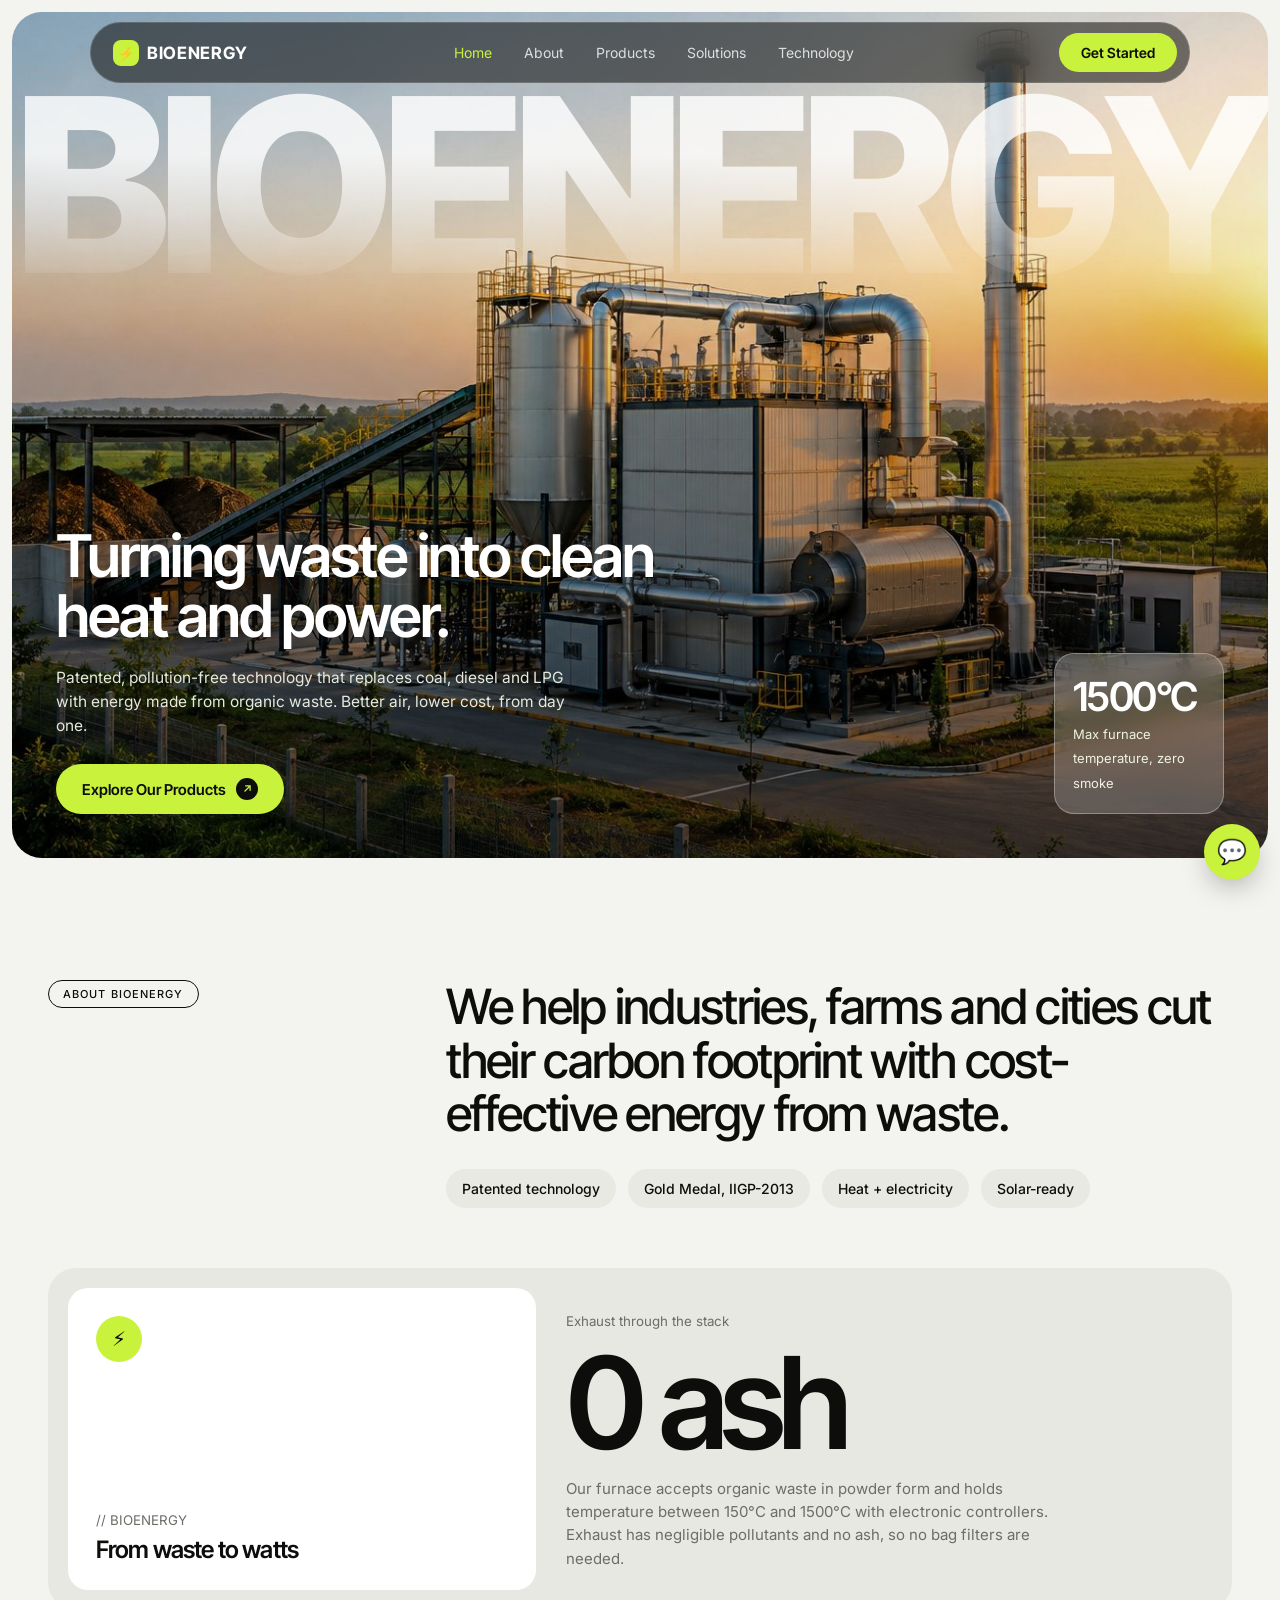
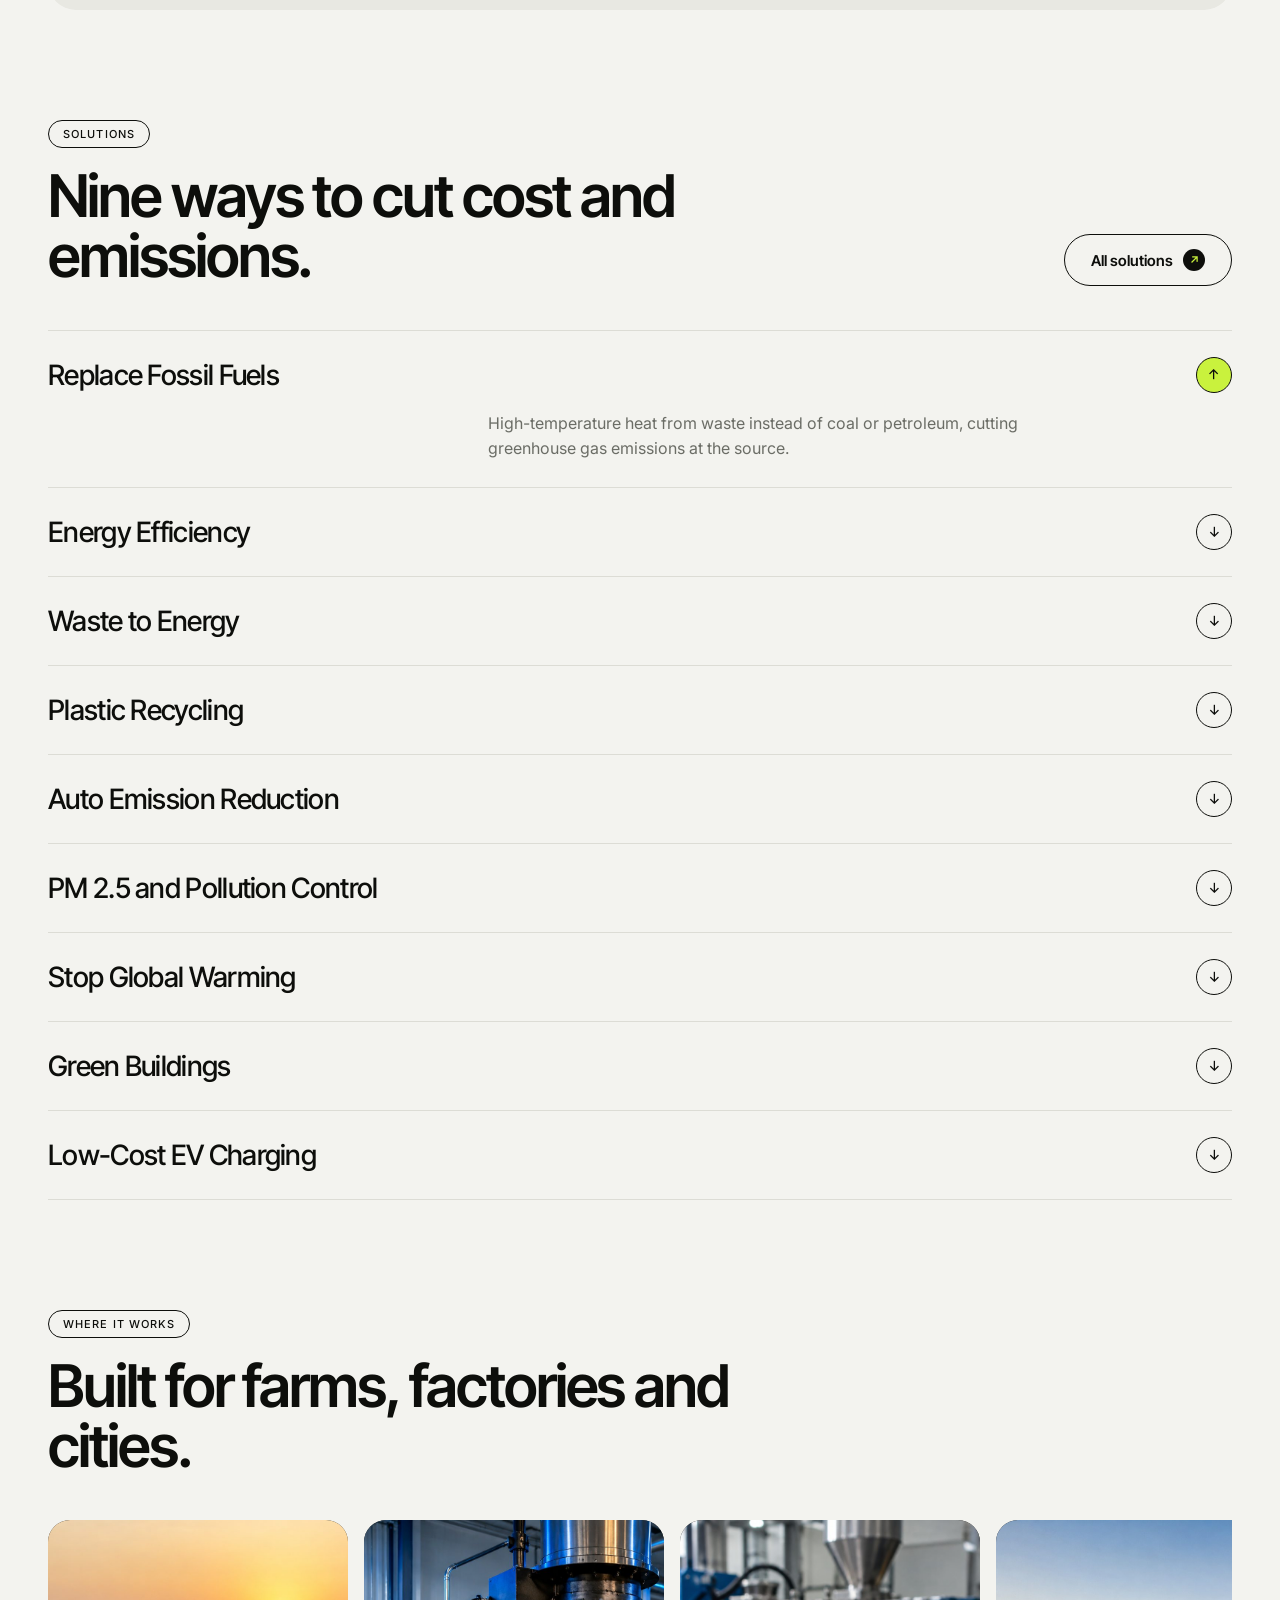
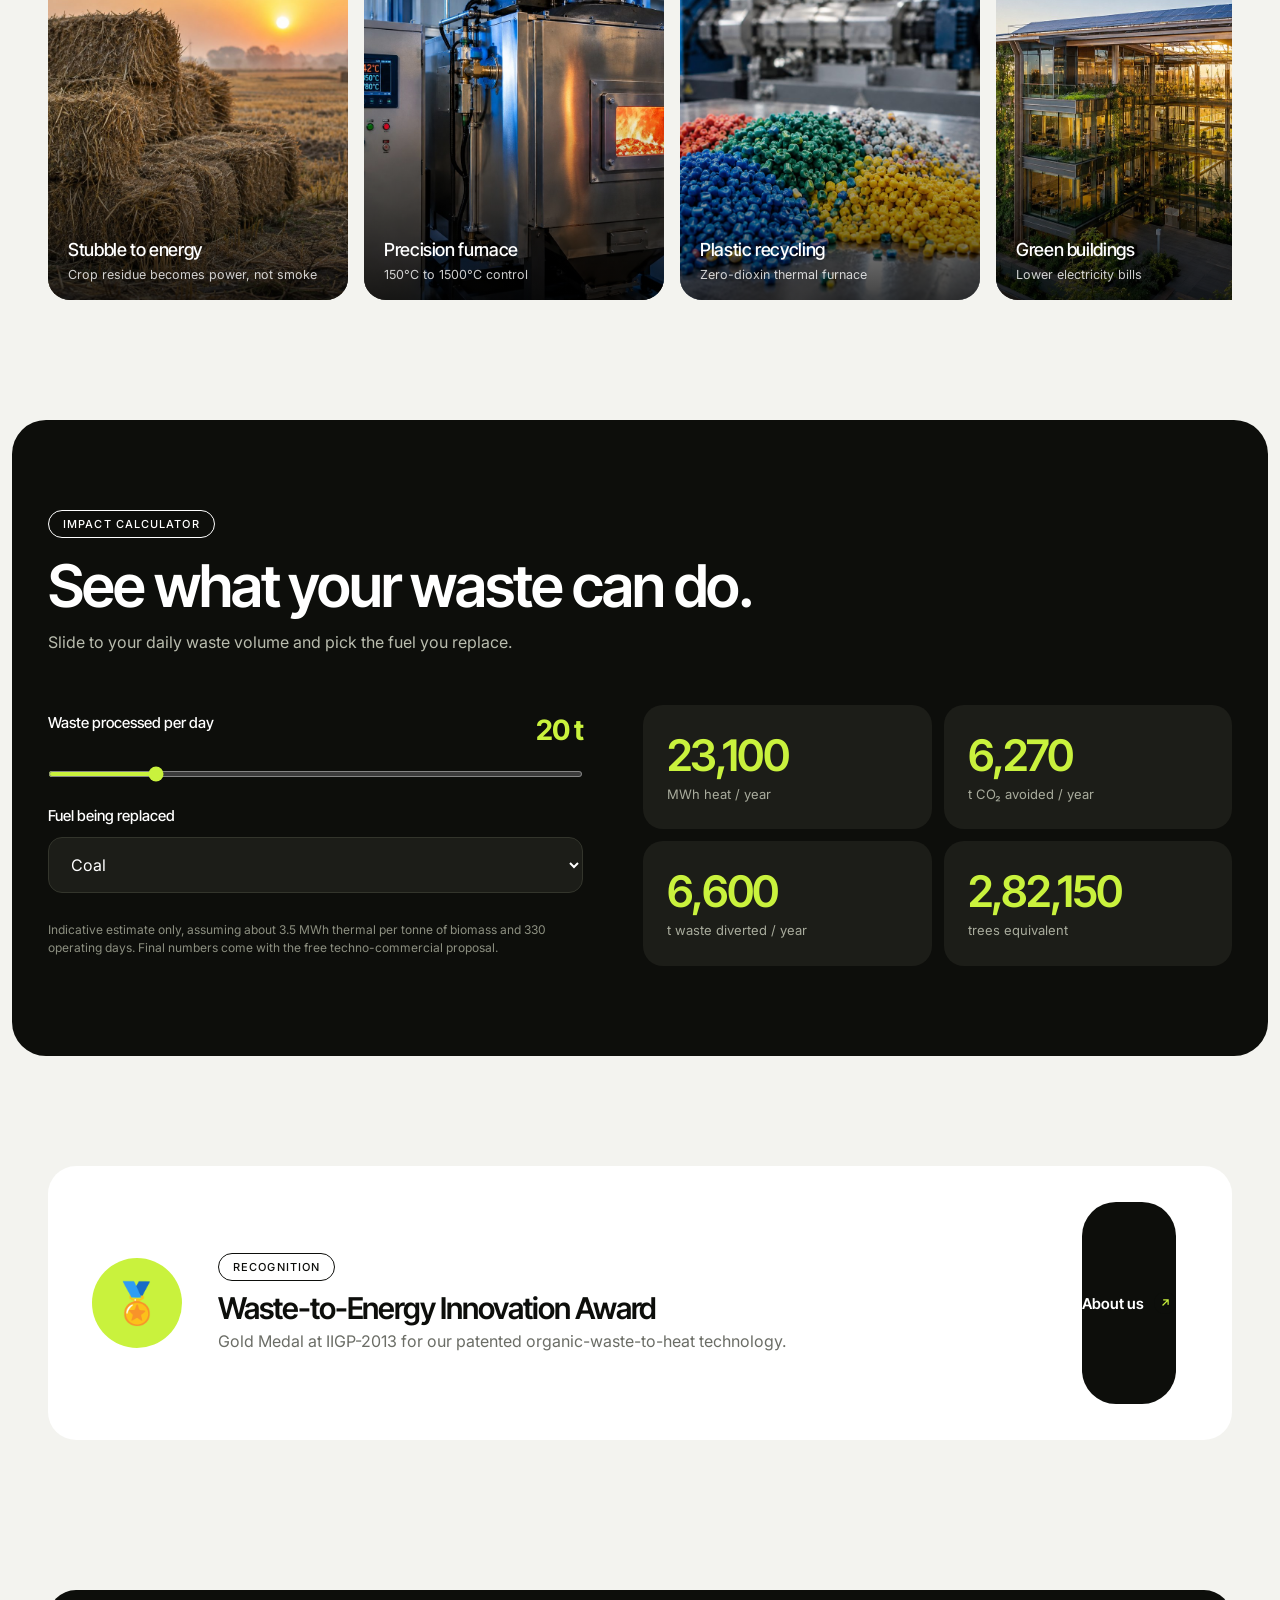
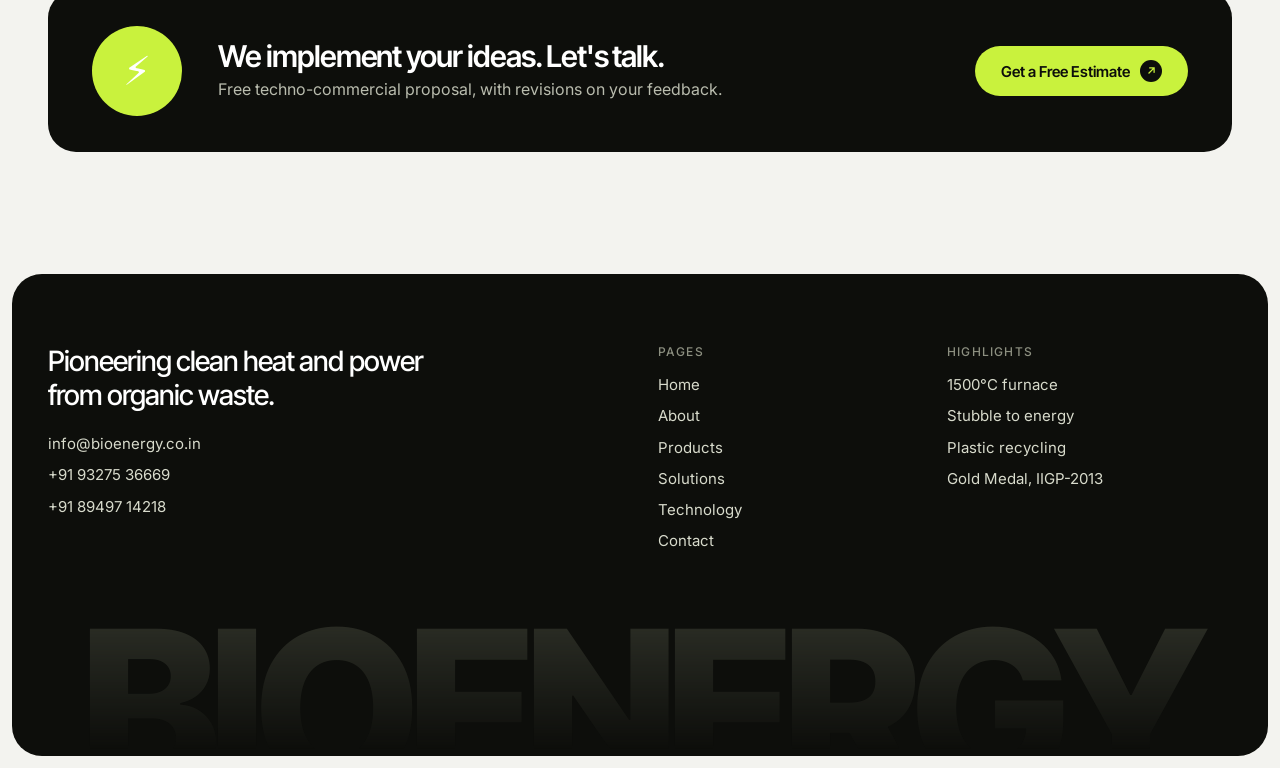
==== index.html @ 510d6e25 "Bioenergy Option B: six-page website redesign Co-Authored-By: Claude Sonnet 5.5 <noreply@anthropic.c" ====
<!DOCTYPE html>
<html lang="en"><head><meta charset="utf-8"><meta name="viewport" content="width=device-width,initial-scale=1">
<title>Bioenergy | Bioenergy – Option B</title>
<meta name="description" content="Patented waste-to-energy technology: pollution-free heat and electricity from organic waste.">
<link href="https://fonts.googleapis.com/css2?family=Inter+Tight:wght@500;600;700;800&family=Inter:wght@400;500;600&display=swap" rel="stylesheet">
<link rel="stylesheet" href="styles.css"></head>
<body>
<header class="hero"><div class="giant" aria-hidden="true">BIOENERGY</div>
<div class="in"><div><h1>Turning waste into clean heat and power.</h1><p>Patented, pollution-free technology that replaces coal, diesel and LPG with energy made from organic waste. Better air, lower cost, from day one.</p><a class="btn lime" href="products.html">Explore Our Products <span class="ar">↗</span></a></div>
<div class="badge"><b>1500°C</b><small>Max furnace temperature, zero smoke</small></div></div></header>

<section><div class="w"><div class="state rv"><div><span class="chip">About Bioenergy</span></div><div><h2>We help industries, farms and cities cut their carbon footprint with cost-effective energy from waste.</h2><div class="facts"><span>Patented technology</span><span>Gold Medal, IIGP-2013</span><span>Heat + electricity</span><span>Solar-ready</span></div></div></div>
<div class="panel rv"><div class="a"><div class="ic">⚡</div><div><small style="color:#6b6d66">// BIOENERGY</small><h3 style="font-size:24px;margin-top:6px">From waste to watts</h3></div></div><div class="b"><small>Exhaust through the stack</small><div class="n">0 ash</div><p>Our furnace accepts organic waste in powder form and holds temperature between 150°C and 1500°C with electronic controllers. Exhaust has negligible pollutants and no ash, so no bag filters are needed.</p></div></div></div></section>

<section style="padding-top:0"><div class="w"><div class="head2"><div><span class="chip">Solutions</span><h2 style="margin-top:18px">Nine ways to cut cost and emissions.</h2></div><a class="btn line" href="solutions.html">All solutions <span class="ar">↗</span></a></div><div class="rows"><details open><summary>Replace Fossil Fuels<span class="tg">↓</span></summary><div class="bd"><span></span><p>High-temperature heat from waste instead of coal or petroleum, cutting greenhouse gas emissions at the source.</p></div></details><details><summary>Energy Efficiency<span class="tg">↓</span></summary><div class="bd"><span></span><p>Heat recovery and process protection to raise efficiency, for example diesel-generator waste heat reused for space heating in hospitals and hotels.</p></div></details><details><summary>Waste to Energy<span class="tg">↓</span></summary><div class="bd"><span></span><p>Organic waste converted into high-temperature heat and electricity by our patented technology. It also solves the crop-stubble burning problem.</p></div></details><details><summary>Plastic Recycling<span class="tg">↓</span></summary><div class="bd"><span></span><p>A low-cost thermal furnace melts any type of plastic using waste organic fuel, with zero dioxins produced.</p></div></details><details><summary>Auto Emission Reduction<span class="tg">↓</span></summary><div class="bd"><span></span><p>Emission-reduction kits that fit existing older vehicles.</p></div></details><details><summary>PM 2.5 and Pollution Control<span class="tg">↓</span></summary><div class="bd"><span></span><p>Tackle black carbon, methane and fine particles at their source.</p></div></details><details><summary>Stop Global Warming<span class="tg">↓</span></summary><div class="bd"><span></span><p>Technologies that reduce carbon dioxide and protect people and ecosystems.</p></div></details><details><summary>Green Buildings<span class="tg">↓</span></summary><div class="bd"><span></span><p>Lower electricity bills for offices and residences, with natural-light systems and glass insulation.</p></div></details><details><summary>Low-Cost EV Charging<span class="tg">↓</span></summary><div class="bd"><span></span><p>Affordable energy generated near charging stations.</p></div></details></div></div></section>

<section style="padding-top:0"><div class="w"><div class="head2"><div><span class="chip">Where it works</span><h2 style="margin-top:18px">Built for farms, factories and cities.</h2></div></div>
<div class="strip">
<div class="pc"><img src="img/stubble.jpg" alt="Crop residue bales" loading="lazy"><div>Stubble to energy<small>Crop residue becomes power, not smoke</small></div></div>
<div class="pc"><img src="img/furnace.jpg" alt="Biomass furnace" loading="lazy"><div>Precision furnace<small>150°C to 1500°C control</small></div></div>
<div class="pc"><img src="img/plastic.jpg" alt="Recycled plastic pellets" loading="lazy"><div>Plastic recycling<small>Zero-dioxin thermal furnace</small></div></div>
<div class="pc"><img src="img/building.jpg" alt="Green building" loading="lazy"><div>Green buildings<small>Lower electricity bills</small></div></div>
<div class="pc"><img src="img/solar.jpg" alt="Solar and bio-energy plant" loading="lazy"><div>Integrated energy<small>Waste plus solar, 24 x 7</small></div></div>
</div></div></section>

<div class="dark"><div class="w"><span class="chip">Impact calculator</span><h2>See what your waste can do.</h2><p class="lead">Slide to your daily waste volume and pick the fuel you replace.</p>
<div class="cg"><div><label>Waste processed per day <b><span id="tv">20</span> t</b></label><input type="range" id="t" min="1" max="100" value="20"><div style="height:22px"></div><label>Fuel being replaced</label><select id="fuel"><option value="0.95">Coal</option><option value="0.80">Diesel / furnace oil</option><option value="0.65">LPG / natural gas</option></select><p class="note">Indicative estimate only, assuming about 3.5 MWh thermal per tonne of biomass and 330 operating days. Final numbers come with the free techno-commercial proposal.</p></div>
<div class="rs"><div><b id="r1">0</b><small>MWh heat / year</small></div><div><b id="r2">0</b><small>t CO₂ avoided / year</small></div><div><b id="r3">0</b><small>t waste diverted / year</small></div><div><b id="r4">0</b><small>trees equivalent</small></div></div></div></div></div>

<section><div class="w"><div class="aw rv"><div class="m">🏅</div><div><span class="chip">Recognition</span><h3 style="margin-top:12px">Waste-to-Energy Innovation Award</h3><p>Gold Medal at IIGP-2013 for our patented organic-waste-to-heat technology.</p></div><a class="btn dark" href="about.html">About us <span class="ar">↗</span></a></div></div></section>
<section style="padding-top:40px"><div class="w"><div class="aw rv" style="background:var(--ink);color:#fff"><div class="m">⚡</div><div><h3>We implement your ideas. Let's talk.</h3><p style="color:#b9bcae">Free techno-commercial proposal, with revisions on your feedback.</p></div><a class="btn lime" href="contact.html">Get a Free Estimate <span class="ar">↗</span></a></div></div></section>
<script src="app.js"></script>
</body></html>
---- styles.css ----
:root{--bg:#f3f3ef;--ink:#0d0e0b;--lime:#c9f23d;--lime2:#b4de22;--mut:#6b6d66;--card:#fff;--line:#dcdcd5;--soft:#e9e9e3}
*{box-sizing:border-box;margin:0;padding:0}
html{scroll-behavior:smooth}
body{font-family:Inter,system-ui,sans-serif;background:var(--bg);color:var(--ink);line-height:1.55;-webkit-font-smoothing:antialiased}
h1,h2,h3,h4,.d{font-family:"Inter Tight",Inter,sans-serif;letter-spacing:-.035em;line-height:1.02;font-weight:600}
a{color:inherit;text-decoration:none}
img{display:block;max-width:100%}
.w{max-width:1240px;margin:0 auto;padding:0 28px}
section{padding:110px 0}
.chip{display:inline-block;padding:6px 14px;border:1px solid var(--ink);border-radius:99px;font:500 11px Inter;letter-spacing:.1em;text-transform:uppercase}
.btn{display:inline-flex;align-items:center;gap:10px;padding:14px 26px;border-radius:99px;font:600 15px "Inter Tight";border:0;cursor:pointer;transition:.25s}
.btn.lime{background:var(--lime);color:var(--ink)}.btn.lime:hover{background:var(--lime2);transform:translateY(-2px)}
.btn.dark{background:var(--ink);color:#fff}.btn.dark:hover{background:#26281f}
.btn.line{border:1.5px solid var(--ink)}.btn.line:hover{background:var(--ink);color:#fff}
.btn .ar{width:22px;height:22px;border-radius:50%;background:var(--ink);color:var(--lime);display:grid;place-items:center;font-size:12px}
/* nav pill */
nav{position:fixed;top:22px;left:50%;transform:translateX(-50%);z-index:50;width:min(1100px,calc(100% - 40px))}
.pill{display:flex;align-items:center;justify-content:space-between;padding:10px 12px 10px 22px;border-radius:99px;background:rgba(13,14,11,.55);backdrop-filter:blur(18px);-webkit-backdrop-filter:blur(18px);border:1px solid rgba(255,255,255,.14);color:#fff}
.logo{display:flex;align-items:center;gap:8px;font:700 17px "Inter Tight";letter-spacing:.04em}
.logo i{width:26px;height:26px;border-radius:8px;background:var(--lime);color:var(--ink);display:grid;place-items:center;font-style:normal;font-size:13px;font-weight:800}
.nl{display:flex;gap:32px;font-size:14px}
.nl a{opacity:.8}.nl a:hover,.nl a.act{opacity:1;color:var(--lime)}
.pill .btn{padding:11px 22px;font-size:14px}
.burger{display:none;background:none;border:0;color:#fff;font-size:24px;padding:0 10px}
/* hero */
.hero{margin:12px;border-radius:30px;position:relative;overflow:hidden;min-height:min(94vh,860px);display:flex;flex-direction:column;justify-content:flex-end;color:#fff;background:linear-gradient(180deg,rgba(0,0,0,.05) 30%,rgba(0,0,0,.6)),url(img/hero.jpg) center/cover}
.giant{position:absolute;top:70px;left:0;right:0;text-align:center;font:800 clamp(70px,19vw,300px)/.85 "Inter Tight";letter-spacing:-.05em;color:rgba(255,255,255,.82);-webkit-mask-image:linear-gradient(#000 35%,transparent 100%);mask-image:linear-gradient(#000 35%,transparent 100%);pointer-events:none;user-select:none}
.hero .in{position:relative;display:flex;justify-content:space-between;align-items:flex-end;gap:30px;padding:0 44px 44px}
.hero h1{font-size:clamp(34px,4.6vw,60px);max-width:640px;margin-bottom:20px;font-weight:600}
.hero p{max-width:520px;color:#e6eadc;font-size:15.5px;margin-bottom:26px}
.badge{width:170px;padding:18px;border-radius:20px;background:rgba(255,255,255,.2);backdrop-filter:blur(14px);border:1px solid rgba(255,255,255,.3);flex:none}
.badge b{display:block;font:600 40px "Inter Tight";letter-spacing:-.04em}
.badge small{font-size:13px;color:#eef3e4}
/* page head */
.ph{padding:150px 0 40px}
.ph h1{font-size:clamp(42px,7vw,96px);max-width:1000px;margin:20px 0 26px;font-weight:600}
.ph p{max-width:560px;color:var(--mut);font-size:18px}
.bigimg{height:clamp(260px,42vw,520px);border-radius:28px;background-size:cover;background-position:center;margin:30px 0 0}
/* statement */
.state{display:grid;grid-template-columns:1fr 2.2fr;gap:40px;align-items:start}
.state h2{font-size:clamp(28px,3.8vw,50px);font-weight:500;line-height:1.1}
.facts{display:flex;gap:12px;flex-wrap:wrap;margin-top:28px}
.facts span{padding:9px 16px;border-radius:99px;background:var(--soft);font-size:14px;font-weight:500}
.panel{display:grid;grid-template-columns:1fr 1.4fr;gap:20px;margin-top:60px;background:#e8e8e2;border-radius:28px;padding:20px}
.panel .a{background:#fff;border-radius:20px;padding:28px;display:flex;flex-direction:column;justify-content:space-between;gap:30px}
.panel .a .ic{width:46px;height:46px;border-radius:50%;background:var(--lime);display:grid;place-items:center;font-size:20px}
.panel .b{padding:20px 20px 20px 10px}
.panel .b small{color:var(--mut)}
.panel .b .n{font:600 clamp(70px,10vw,140px)/1 "Inter Tight";letter-spacing:-.06em;margin:6px 0 10px}
.panel .b p{color:var(--mut);max-width:520px;font-size:15px}
/* rows */
.rows{border-top:1px solid var(--line)}
details{border-bottom:1px solid var(--line);padding:26px 0}
summary{list-style:none;cursor:pointer;display:flex;justify-content:space-between;align-items:center;gap:20px;font:500 clamp(20px,2.2vw,28px) "Inter Tight";letter-spacing:-.025em}
summary::-webkit-details-marker{display:none}
summary .tg{width:36px;height:36px;flex:none;border-radius:50%;border:1px solid var(--ink);display:grid;place-items:center;font-size:14px;transition:.3s}
details[open] summary .tg{background:var(--lime);transform:rotate(180deg)}
details .bd{display:grid;grid-template-columns:1fr 1.4fr;gap:40px;padding-top:18px;color:var(--mut);max-width:1000px}
details .bd p{font-size:16px}
.head2{display:flex;justify-content:space-between;align-items:flex-end;gap:30px;margin-bottom:44px;flex-wrap:wrap}
.head2 h2{font-size:clamp(34px,4.6vw,64px);max-width:700px;font-weight:600}
/* cards strip */
.strip{display:flex;gap:16px;overflow-x:auto;scroll-snap-type:x mandatory;padding-bottom:10px}
.strip::-webkit-scrollbar{height:0}
.pc{flex:0 0 clamp(240px,26vw,300px);height:380px;border-radius:22px;position:relative;overflow:hidden;scroll-snap-align:start;color:#fff;background:#222}
.pc img{position:absolute;inset:0;width:100%;height:100%;object-fit:cover;transition:transform .8s}
.pc:hover img{transform:scale(1.06)}
.pc:after{content:"";position:absolute;inset:0;background:linear-gradient(transparent 50%,rgba(0,0,0,.75))}
.pc div{position:absolute;left:20px;right:20px;bottom:18px;z-index:2;font:500 18px "Inter Tight";letter-spacing:-.02em;line-height:1.15}
.pc small{display:block;font:400 12.5px Inter;opacity:.8;margin-top:6px;letter-spacing:0}
/* dark calc */
.dark{background:var(--ink);color:#fff;border-radius:34px;margin:0 12px;padding:90px 0}
.dark .chip{border-color:#fff}
.dark h2{font-size:clamp(34px,4.6vw,64px);margin:18px 0 14px}
.dark .lead{color:#b9bcae;max-width:520px}
.cg{display:grid;grid-template-columns:1fr 1.1fr;gap:60px;margin-top:50px;align-items:center}
.cg label{display:flex;justify-content:space-between;font:500 15px "Inter Tight";margin-bottom:12px}
.cg label b{color:var(--lime);font-size:28px;letter-spacing:-.03em}
input[type=range]{width:100%;accent-color:var(--lime);height:6px}
select,input[type=text],input[type=email],input[type=tel],textarea{width:100%;padding:16px 18px;border-radius:14px;border:1px solid var(--line);font:inherit;background:#fff;color:var(--ink);margin-bottom:12px}
.dark select{background:#1c1d18;border-color:#33352c;color:#fff}
select:focus,input:focus,textarea:focus{outline:2px solid var(--lime);outline-offset:1px}
.rs{display:grid;grid-template-columns:1fr 1fr;gap:12px}
.rs div{background:#1c1d18;border-radius:20px;padding:24px}
.rs b{display:block;font:600 clamp(30px,3.4vw,44px) "Inter Tight";letter-spacing:-.04em;color:var(--lime)}
.rs small{color:#a9ac9d;font-size:13px}
.note{font-size:12px;color:#8c8f80;margin-top:16px}
/* award */
.aw{display:grid;grid-template-columns:auto 1fr auto;gap:36px;align-items:center;background:#fff;border-radius:28px;padding:36px 44px}
.aw .m{width:90px;height:90px;border-radius:50%;background:var(--lime);display:grid;place-items:center;font-size:40px}
.aw h3{font-size:30px;margin-bottom:6px}.aw p{color:var(--mut)}
/* rows for products */
.item{display:grid;grid-template-columns:1fr 1fr;gap:56px;align-items:center;padding:56px 0;border-top:1px solid var(--line)}
.item:nth-child(even) .im{order:2}
.im{aspect-ratio:1/.8;border-radius:26px;overflow:hidden;background:#222}
.im img{width:100%;height:100%;object-fit:cover;transition:transform .8s}.im:hover img{transform:scale(1.05)}
.item .t{display:grid;gap:18px;align-content:center}
.item h2{font-size:clamp(30px,3.6vw,50px)}
.item p{color:var(--mut);font-size:16.5px}
.ul{list-style:none;display:grid;gap:10px}
.ul li{display:flex;gap:12px;font-weight:500}
.ul li:before{content:"";flex:none;width:8px;height:8px;border-radius:50%;background:var(--lime);border:1.5px solid var(--ink);margin-top:9px}
.tags{display:flex;flex-wrap:wrap;gap:8px}.tags span{padding:7px 14px;border-radius:99px;background:var(--soft);font-size:13.5px;font-weight:500}
.sp{display:grid;grid-template-columns:repeat(3,1fr);gap:10px}
.sp div{background:#fff;border-radius:16px;padding:16px}.sp b{display:block;font:600 24px "Inter Tight";letter-spacing:-.03em}.sp small{color:var(--mut);font-size:12.5px}
.tabs{display:flex;gap:8px;flex-wrap:wrap;margin-top:36px}
.tabs a{padding:10px 20px;border-radius:99px;border:1px solid var(--ink);font:500 14px "Inter Tight"}.tabs a:hover{background:var(--ink);color:#fff}
/* tech */
.spec{display:grid;grid-template-columns:repeat(4,1fr);gap:14px;margin-top:50px}
.spec div{background:#fff;border-radius:22px;padding:28px}
.spec b{display:block;font:600 clamp(34px,4vw,54px) "Inter Tight";letter-spacing:-.05em}
.spec small{color:var(--mut)}
.flow{display:grid;grid-template-columns:1fr auto 1.2fr auto 1fr;gap:16px;align-items:center;margin-top:50px}
.fn{background:#fff;border-radius:24px;padding:28px;text-align:center}
.fn.hi{background:var(--ink);color:#fff}
.fn .e{font-size:38px}.fn h3{font-size:22px;margin:8px 0 4px}.fn small{color:var(--mut)}.fn.hi small{color:#b9bcae}
.ga{height:10px;border-radius:99px;background:linear-gradient(90deg,#4f8cff,#25b14b,#ffb020,#ef4444);margin:14px 0 6px}
.ar2{font-size:28px;color:var(--ink)}
.cmp{width:100%;border-collapse:collapse;margin-top:40px;background:#fff;border-radius:24px;overflow:hidden}
.cmp th,.cmp td{padding:20px 26px;text-align:left;border-bottom:1px solid var(--line)}
.cmp th{font:500 12px Inter;letter-spacing:.1em;text-transform:uppercase;color:var(--mut)}
.cmp td.h{background:#f1fbc9;font-weight:600}.cmp tr:last-child td{border:0}
/* contact */
.cg2{display:grid;grid-template-columns:1fr 1.2fr;gap:56px}
.ci{display:grid;gap:12px;align-content:start;margin-top:30px}
.cb{display:flex;align-items:center;gap:16px;padding:20px 22px;background:#fff;border-radius:20px;transition:.25s}.cb:hover{transform:translateX(5px)}
.cb i{width:46px;height:46px;border-radius:50%;background:var(--lime);display:grid;place-items:center;font-style:normal}
.cb b{display:block;font:500 17px "Inter Tight"}.cb small{color:var(--mut)}
.form{background:#fff;border-radius:28px;padding:36px}
.form h3{font-size:30px;margin-bottom:20px}.row2{display:grid;grid-template-columns:1fr 1fr;gap:12px}.form .btn{width:100%;justify-content:center}
.thanks{text-align:center;padding:40px 10px}.thanks .ok{width:70px;height:70px;border-radius:50%;background:var(--lime);display:grid;place-items:center;font-size:30px;margin:0 auto 16px}
/* footer */
footer{background:var(--ink);color:#fff;margin:12px;border-radius:30px;padding:70px 0 0;overflow:hidden}
.ft{display:grid;grid-template-columns:1.6fr .7fr .8fr;gap:40px}
.ft h4{font:500 28px "Inter Tight";max-width:420px;margin-bottom:20px}
.ft h5{font:500 12px Inter;letter-spacing:.1em;text-transform:uppercase;color:#8c8f80;margin-bottom:14px}
.ft a{display:block;margin-bottom:8px;font-size:15px;color:#d8dbcc}.ft a:hover{color:var(--lime)}
.fg{font:800 clamp(70px,17vw,250px)/.8 "Inter Tight";letter-spacing:-.05em;text-align:center;margin-top:60px;height:.62em;overflow:hidden;color:#2b2d25;-webkit-mask-image:linear-gradient(#000,transparent 95%);mask-image:linear-gradient(#000,transparent 95%)}
.wa{position:fixed;right:20px;bottom:20px;z-index:60;width:56px;height:56px;border-radius:50%;background:var(--lime);display:grid;place-items:center;font-size:24px;box-shadow:0 10px 30px -8px rgba(0,0,0,.4)}
.rv{opacity:0;transform:translateY(26px);transition:.8s cubic-bezier(.2,.7,.2,1)}.rv.in{opacity:1;transform:none}
@media(max-width:900px){
 section{padding:70px 0}.nl{display:none;position:absolute;top:62px;left:0;right:0;flex-direction:column;gap:16px;padding:22px;border-radius:24px;background:rgba(13,14,11,.92)}.nl.o{display:flex}.burger{display:block}.pill .btn{display:none}
 .hero .in{flex-direction:column;align-items:flex-start;padding:0 24px 28px}.badge{width:auto}
 .state,.panel,.cg,.item,.cg2,.aw,.ft,.flow,.details .bd{grid-template-columns:1fr}
 details .bd{grid-template-columns:1fr;gap:12px}.spec{grid-template-columns:1fr 1fr}.ar2{transform:rotate(90deg);text-align:center}
 .item:nth-child(even) .im{order:0}.aw{padding:26px;text-align:center}.aw .m{margin:auto}.dark{margin:0 8px}.form{padding:24px}.row2{grid-template-columns:1fr}
}
@media(prefers-reduced-motion:reduce){*{transition:none!important;animation:none!important}.rv{opacity:1;transform:none}}
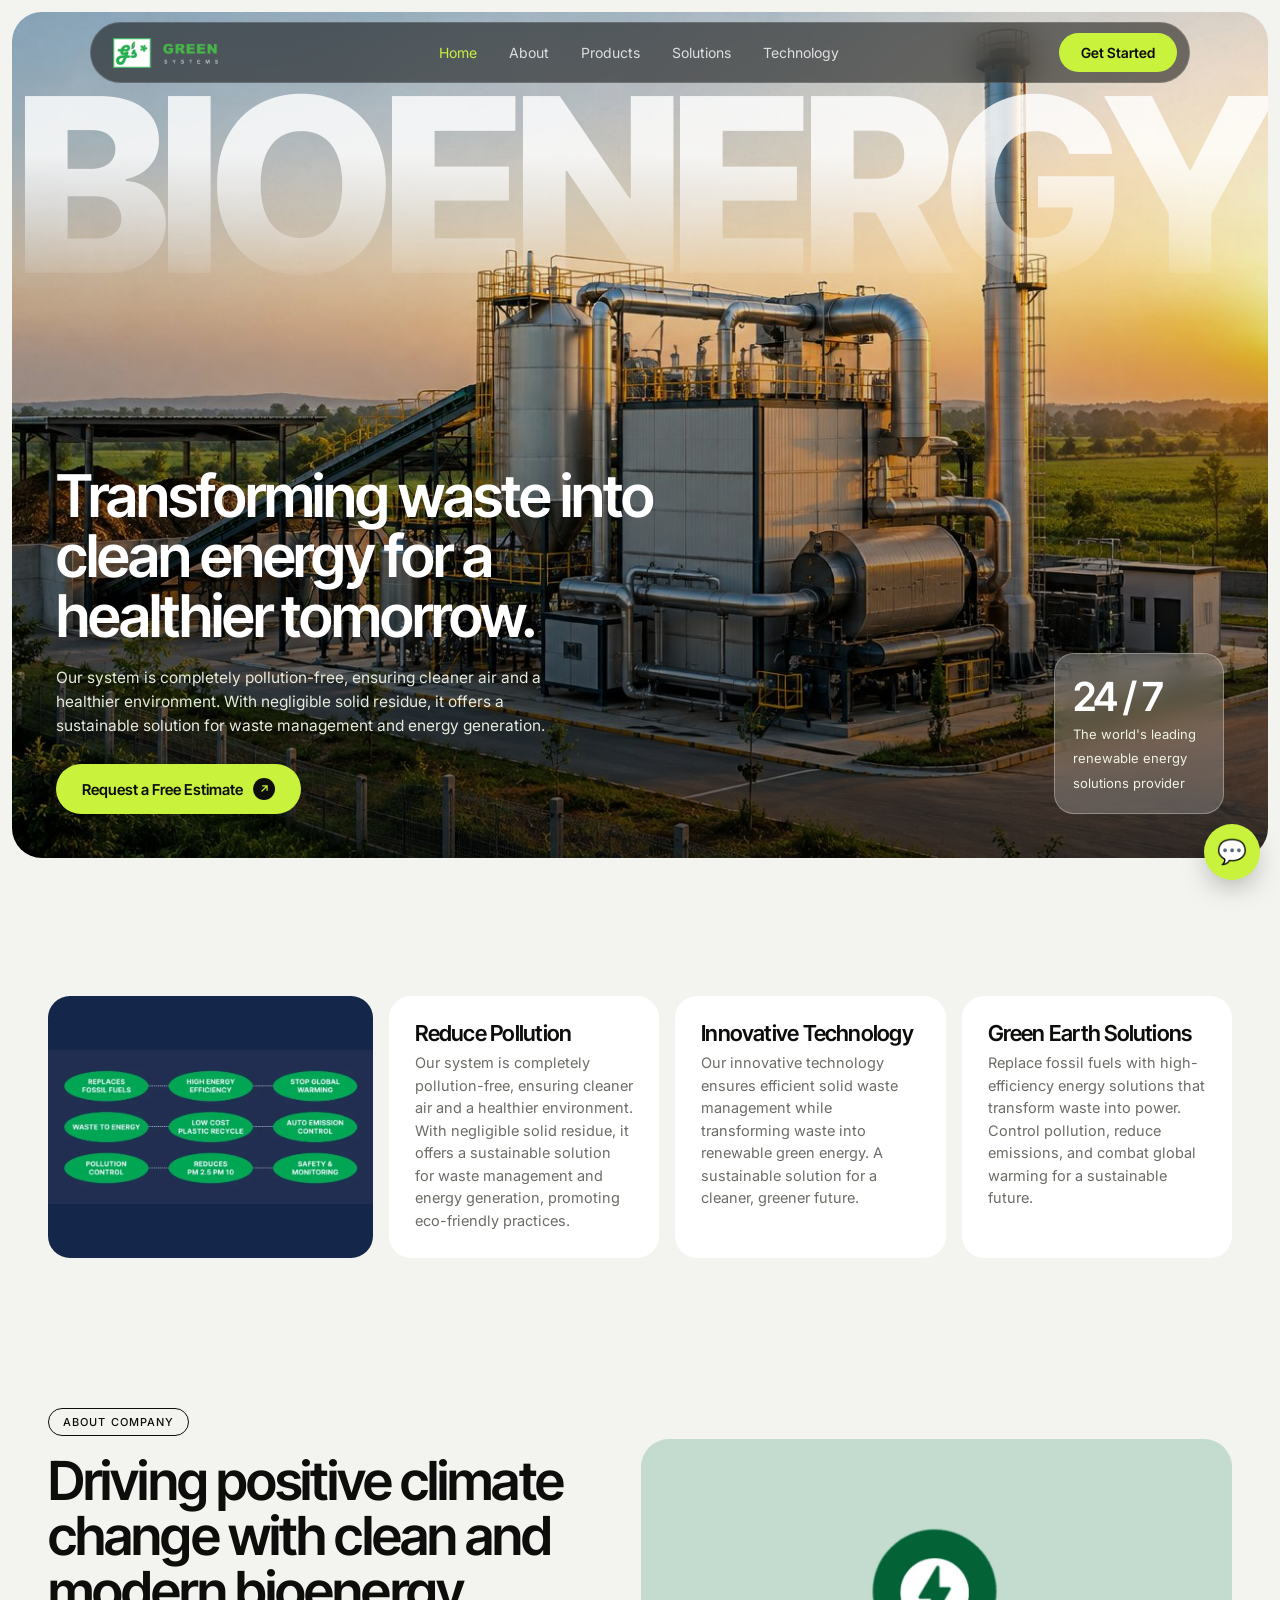
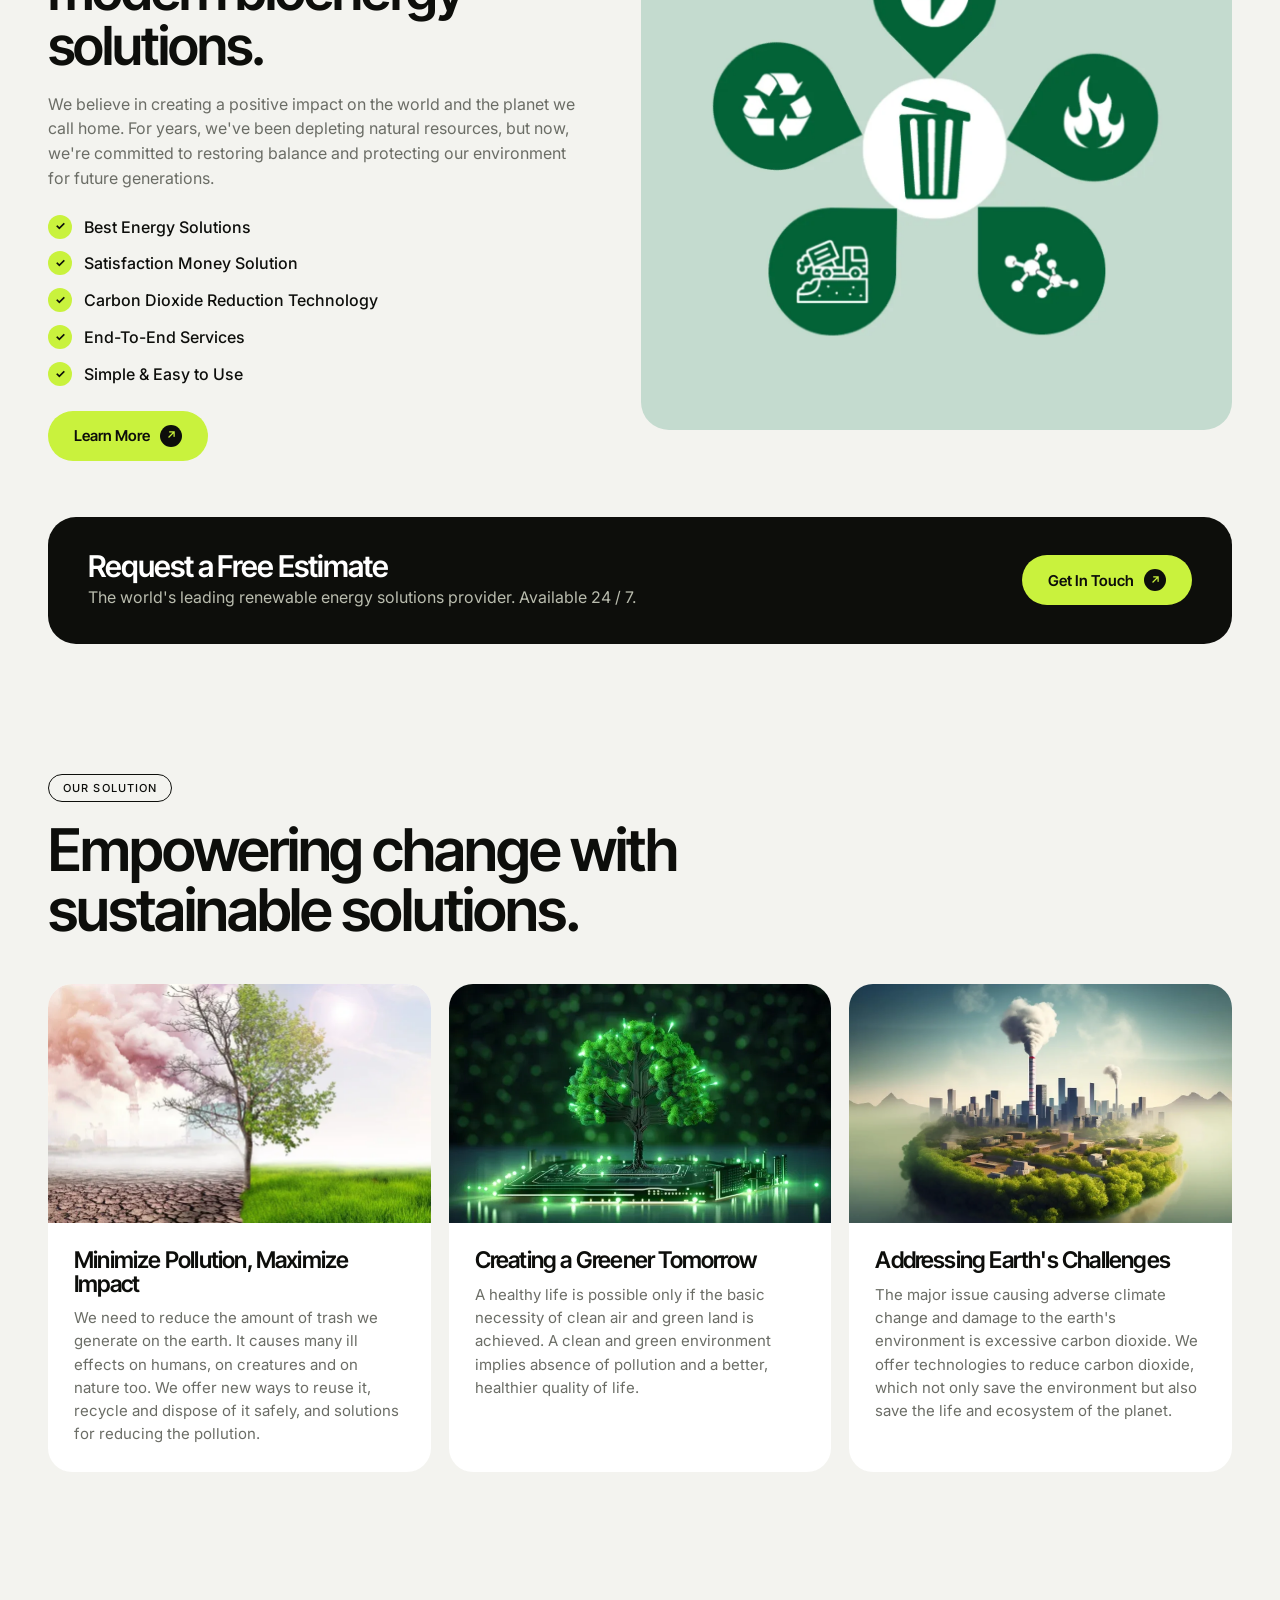
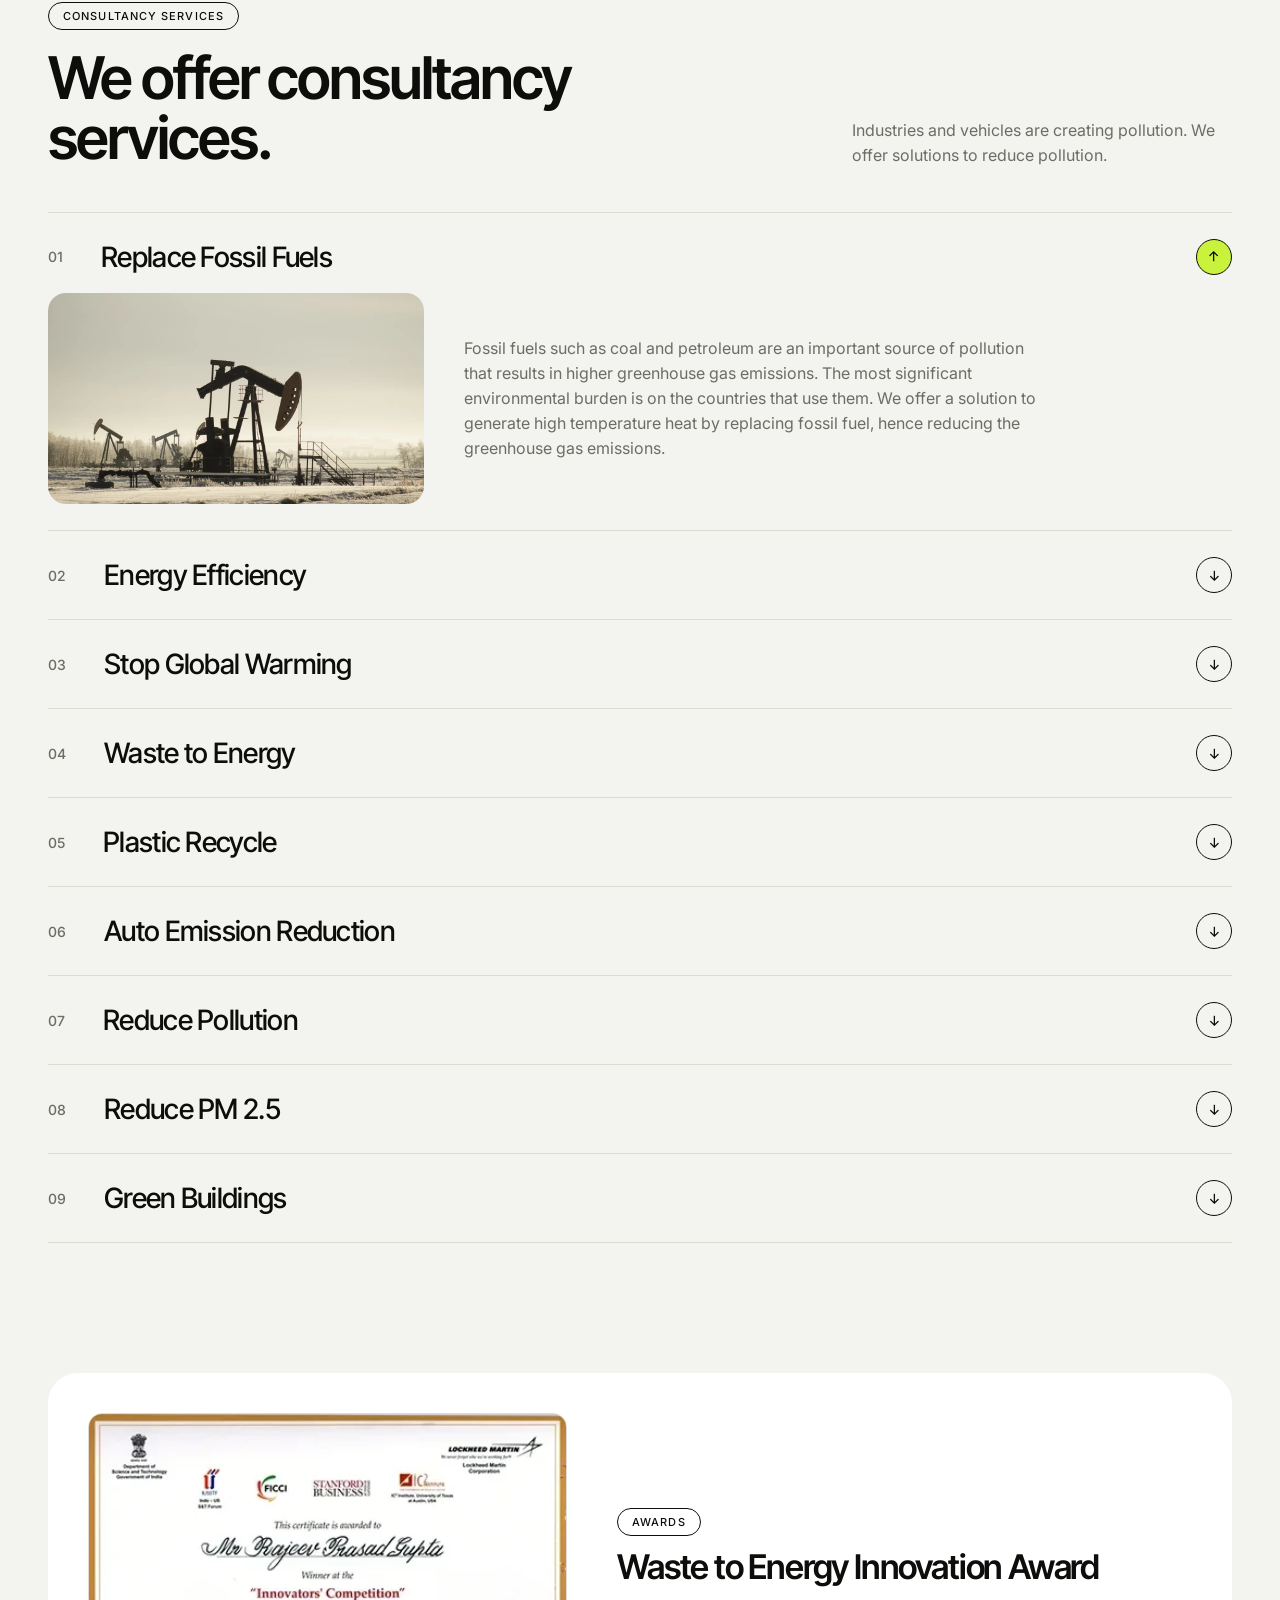
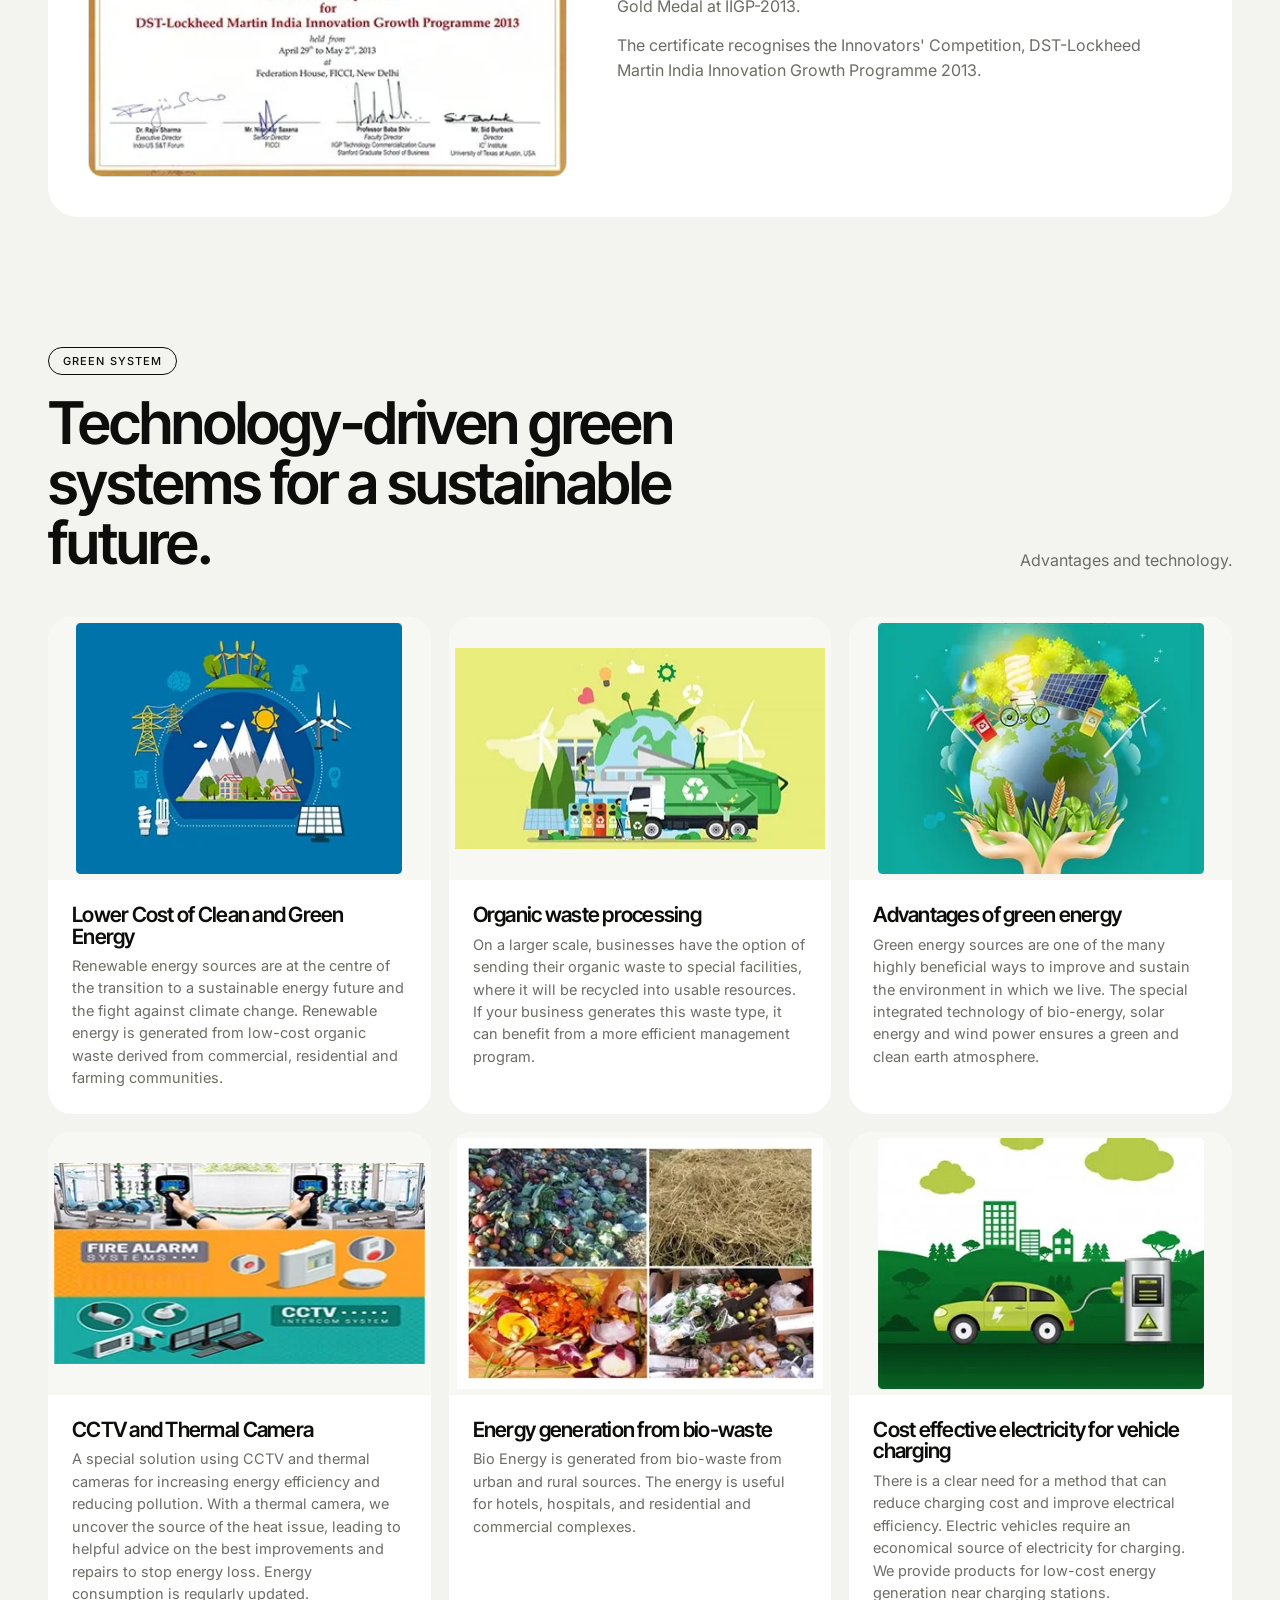
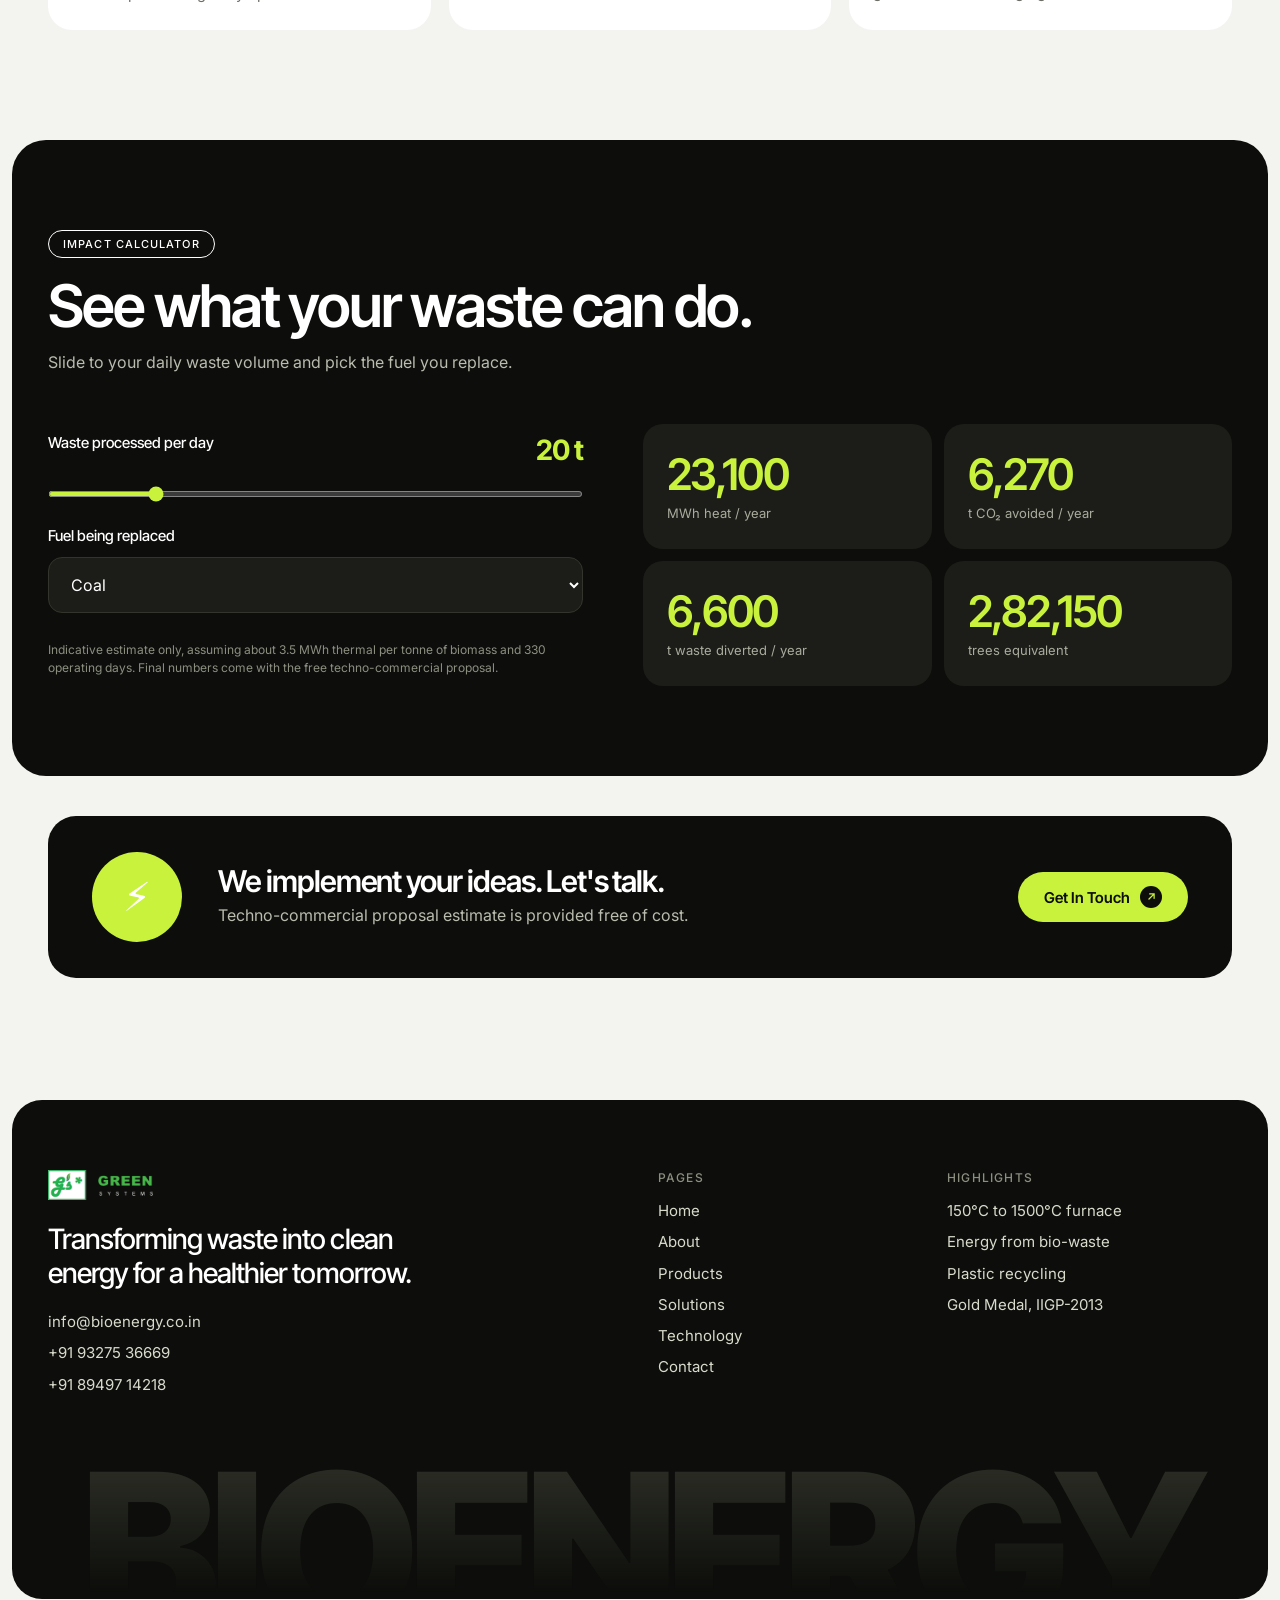
==== commit 2e19d0db: "Add original bioenergy.co.in content, logo and images to Option B Co-Authored-By: Claude Sonnet 5.5 " ====
--- a/index.html
+++ b/index.html
@@ -1,33 +1,44 @@
 <!DOCTYPE html>
 <html lang="en"><head><meta charset="utf-8"><meta name="viewport" content="width=device-width,initial-scale=1">
-<title>Bioenergy | Bioenergy – Option B</title>
-<meta name="description" content="Patented waste-to-energy technology: pollution-free heat and electricity from organic waste.">
+<title>Home | Green Systems – Bio Energy</title>
+<meta name="description" content="Transforming waste into clean energy for a healthier tomorrow. Patented, pollution-free waste-to-energy technology.">
+<link rel="icon" href="img/o/logo.png">
 <link href="https://fonts.googleapis.com/css2?family=Inter+Tight:wght@500;600;700;800&family=Inter:wght@400;500;600&display=swap" rel="stylesheet">
-<link rel="stylesheet" href="styles.css"></head>
+<link rel="stylesheet" href="styles.css"><link rel="stylesheet" href="extra.css"></head>
 <body>
 <header class="hero"><div class="giant" aria-hidden="true">BIOENERGY</div>
-<div class="in"><div><h1>Turning waste into clean heat and power.</h1><p>Patented, pollution-free technology that replaces coal, diesel and LPG with energy made from organic waste. Better air, lower cost, from day one.</p><a class="btn lime" href="products.html">Explore Our Products <span class="ar">↗</span></a></div>
-<div class="badge"><b>1500°C</b><small>Max furnace temperature, zero smoke</small></div></div></header>
+<div class="in"><div><h1>Transforming waste into clean energy for a healthier tomorrow.</h1><p>Our system is completely pollution-free, ensuring cleaner air and a healthier environment. With negligible solid residue, it offers a sustainable solution for waste management and energy generation.</p><a class="btn lime" href="contact.html">Request a Free Estimate <span class="ar">↗</span></a></div>
+<div class="badge"><b>24 / 7</b><small>The world's leading renewable energy solutions provider</small></div></div></header>
 
-<section><div class="w"><div class="state rv"><div><span class="chip">About Bioenergy</span></div><div><h2>We help industries, farms and cities cut their carbon footprint with cost-effective energy from waste.</h2><div class="facts"><span>Patented technology</span><span>Gold Medal, IIGP-2013</span><span>Heat + electricity</span><span>Solar-ready</span></div></div></div>
-<div class="panel rv"><div class="a"><div class="ic">⚡</div><div><small style="color:#6b6d66">// BIOENERGY</small><h3 style="font-size:24px;margin-top:6px">From waste to watts</h3></div></div><div class="b"><small>Exhaust through the stack</small><div class="n">0 ash</div><p>Our furnace accepts organic waste in powder form and holds temperature between 150°C and 1500°C with electronic controllers. Exhaust has negligible pollutants and no ash, so no bag filters are needed.</p></div></div></div></section>
+<section style="padding-bottom:40px"><div class="w"><div class="slides rv">
+<div class="sl img"><img src="img/o/slider.webp" alt="Replaces fossil fuels, high energy efficiency, stop global warming, waste to energy, low cost plastic recycle, auto emission control, pollution control, reduces PM 2.5 PM 10, safety and monitoring"></div>
+<div class="sl"><h3>Reduce Pollution</h3><p>Our system is completely pollution-free, ensuring cleaner air and a healthier environment. With negligible solid residue, it offers a sustainable solution for waste management and energy generation, promoting eco-friendly practices.</p></div>
+<div class="sl"><h3>Innovative Technology</h3><p>Our innovative technology ensures efficient solid waste management while transforming waste into renewable green energy. A sustainable solution for a cleaner, greener future.</p></div>
+<div class="sl"><h3>Green Earth Solutions</h3><p>Replace fossil fuels with high-efficiency energy solutions that transform waste into power. Control pollution, reduce emissions, and combat global warming for a sustainable future.</p></div>
+</div></div></section>
 
-<section style="padding-top:0"><div class="w"><div class="head2"><div><span class="chip">Solutions</span><h2 style="margin-top:18px">Nine ways to cut cost and emissions.</h2></div><a class="btn line" href="solutions.html">All solutions <span class="ar">↗</span></a></div><div class="rows"><details open><summary>Replace Fossil Fuels<span class="tg">↓</span></summary><div class="bd"><span></span><p>High-temperature heat from waste instead of coal or petroleum, cutting greenhouse gas emissions at the source.</p></div></details><details><summary>Energy Efficiency<span class="tg">↓</span></summary><div class="bd"><span></span><p>Heat recovery and process protection to raise efficiency, for example diesel-generator waste heat reused for space heating in hospitals and hotels.</p></div></details><details><summary>Waste to Energy<span class="tg">↓</span></summary><div class="bd"><span></span><p>Organic waste converted into high-temperature heat and electricity by our patented technology. It also solves the crop-stubble burning problem.</p></div></details><details><summary>Plastic Recycling<span class="tg">↓</span></summary><div class="bd"><span></span><p>A low-cost thermal furnace melts any type of plastic using waste organic fuel, with zero dioxins produced.</p></div></details><details><summary>Auto Emission Reduction<span class="tg">↓</span></summary><div class="bd"><span></span><p>Emission-reduction kits that fit existing older vehicles.</p></div></details><details><summary>PM 2.5 and Pollution Control<span class="tg">↓</span></summary><div class="bd"><span></span><p>Tackle black carbon, methane and fine particles at their source.</p></div></details><details><summary>Stop Global Warming<span class="tg">↓</span></summary><div class="bd"><span></span><p>Technologies that reduce carbon dioxide and protect people and ecosystems.</p></div></details><details><summary>Green Buildings<span class="tg">↓</span></summary><div class="bd"><span></span><p>Lower electricity bills for offices and residences, with natural-light systems and glass insulation.</p></div></details><details><summary>Low-Cost EV Charging<span class="tg">↓</span></summary><div class="bd"><span></span><p>Affordable energy generated near charging stations.</p></div></details></div></div></section>
+<section><div class="w"><div class="about2 rv"><div><span class="chip">About company</span><h2 style="font-size:clamp(32px,4.2vw,56px);margin:18px 0 18px">Driving positive climate change with clean and modern bioenergy solutions.</h2><p style="color:var(--mut)">We believe in creating a positive impact on the world and the planet we call home. For years, we've been depleting natural resources, but now, we're committed to restoring balance and protecting our environment for future generations.</p>
+<ul class="checks"><li>Best Energy Solutions</li><li>Satisfaction Money Solution</li><li>Carbon Dioxide Reduction Technology</li><li>End-To-End Services</li><li>Simple &amp; Easy to Use</li></ul><a class="btn lime" href="about.html">Learn More <span class="ar">↗</span></a></div>
+<div class="im2"><img src="img/o/about-icons.webp" alt="Waste, recycling, energy and fire icons" loading="lazy"></div></div>
+<div class="est rv"><div><h3>Request a Free Estimate</h3><p>The world's leading renewable energy solutions provider. Available 24 / 7.</p></div><a class="btn lime" href="contact.html">Get In Touch <span class="ar">↗</span></a></div></div></section>
 
-<section style="padding-top:0"><div class="w"><div class="head2"><div><span class="chip">Where it works</span><h2 style="margin-top:18px">Built for farms, factories and cities.</h2></div></div>
-<div class="strip">
-<div class="pc"><img src="img/stubble.jpg" alt="Crop residue bales" loading="lazy"><div>Stubble to energy<small>Crop residue becomes power, not smoke</small></div></div>
-<div class="pc"><img src="img/furnace.jpg" alt="Biomass furnace" loading="lazy"><div>Precision furnace<small>150°C to 1500°C control</small></div></div>
-<div class="pc"><img src="img/plastic.jpg" alt="Recycled plastic pellets" loading="lazy"><div>Plastic recycling<small>Zero-dioxin thermal furnace</small></div></div>
-<div class="pc"><img src="img/building.jpg" alt="Green building" loading="lazy"><div>Green buildings<small>Lower electricity bills</small></div></div>
-<div class="pc"><img src="img/solar.jpg" alt="Solar and bio-energy plant" loading="lazy"><div>Integrated energy<small>Waste plus solar, 24 x 7</small></div></div>
+<section style="padding-top:20px"><div class="w"><div class="head2"><div><span class="chip">Our solution</span><h2 style="margin-top:18px">Empowering change with sustainable solutions.</h2></div></div>
+<div class="objs">
+<div class="oc rv"><img src="img/o/pollution.webp" alt="Pollution and a tree" loading="lazy"><div><h3>Minimize Pollution, Maximize Impact</h3><p>We need to reduce the amount of trash we generate on the earth. It causes many ill effects on humans, on creatures and on nature too. We offer new ways to reuse it, recycle and dispose of it safely, and solutions for reducing the pollution.</p></div></div>
+<div class="oc rv"><img src="img/o/tree.webp" alt="Tree with green lights" loading="lazy"><div><h3>Creating a Greener Tomorrow</h3><p>A healthy life is possible only if the basic necessity of clean air and green land is achieved. A clean and green environment implies absence of pollution and a better, healthier quality of life.</p></div></div>
+<div class="oc rv"><img src="img/o/reduce-pollution.webp" alt="Green city on a hill" loading="lazy"><div><h3>Addressing Earth's Challenges</h3><p>The major issue causing adverse climate change and damage to the earth's environment is excessive carbon dioxide. We offer technologies to reduce carbon dioxide, which not only save the environment but also save the life and ecosystem of the planet.</p></div></div>
 </div></div></section>
+
+<section style="padding-top:20px"><div class="w"><div class="head2"><div><span class="chip">Consultancy services</span><h2 style="margin-top:18px">We offer consultancy services.</h2></div><p style="max-width:380px;color:var(--mut)">Industries and vehicles are creating pollution. We offer solutions to reduce pollution.</p></div><div class="rows stp"><details open><summary><span class="n">01</span><span class="t">Replace Fossil Fuels</span><span class="tg">↓</span></summary><div class="bd"><img src="img/o/fossil.webp" alt="Replace Fossil Fuels" loading="lazy"><p>Fossil fuels such as coal and petroleum are an important source of pollution that results in higher greenhouse gas emissions. The most significant environmental burden is on the countries that use them. We offer a solution to generate high temperature heat by replacing fossil fuel, hence reducing the greenhouse gas emissions.</p></div></details><details><summary><span class="n">02</span><span class="t">Energy Efficiency</span><span class="tg">↓</span></summary><div class="bd"><img src="img/o/energy-eff.webp" alt="Energy Efficiency" loading="lazy"><p>Energy efficiency brings a variety of benefits: reducing greenhouse gas emissions, reducing demand for energy imports, and lowering our costs on a household and economy-wide level. With this consideration we have established solutions for better efficiency using special protection and other techniques to increase the efficiency of services.</p></div></details><details><summary><span class="n">03</span><span class="t">Stop Global Warming</span><span class="tg">↓</span></summary><div class="bd"><img src="img/o/global-warming.webp" alt="Stop Global Warming" loading="lazy"><p>Burning fossil fuels releases carbon dioxide, which makes up 82% of the gases in our atmosphere that trap heat and increase global warming. We have created a solution to reduce carbon dioxide and global warming. This will help everyone to stay healthy and live an environmentally happy life.</p></div></details><details><summary><span class="n">04</span><span class="t">Waste to Energy</span><span class="tg">↓</span></summary><div class="bd"><img src="img/o/waste-energy.webp" alt="Waste to Energy" loading="lazy"><p>Energy recovery from waste is important in the development of sustainable energy policies. Our innovative, patented and awarded technology offers a special solution from organic waste to high temperature heat and electricity generation.</p></div></details><details><summary><span class="n">05</span><span class="t">Plastic Recycle</span><span class="tg">↓</span></summary><div class="bd"><img src="img/o/plastic-recycle.webp" alt="Plastic Recycle" loading="lazy"><p>Plastic recycling is the reprocessing of plastic waste into new and useful products. With this technology we offer a solution to melt plastic waste at lower cost. It can reduce dependence on landfill, conserve resources and protect the environment from plastic and greenhouse gas emissions.</p></div></details><details><summary><span class="n">06</span><span class="t">Auto Emission Reduction</span><span class="tg">↓</span></summary><div class="bd"><img src="img/o/auto-emission.webp" alt="Auto Emission Reduction" loading="lazy"><p>The use of alternative fuels, catalytic converters and emission reduction controls automobile exhaust pollution. We provide special constituent kits which are available for fitting in old cars, for emission reduction in vehicles.</p></div></details><details><summary><span class="n">07</span><span class="t">Reduce Pollution</span><span class="tg">↓</span></summary><div class="bd"><img src="img/o/reduce-pollution.webp" alt="Reduce Pollution" loading="lazy"><p>Pollutants like waste can impact air, soil and freshwater, as well as our oceans and coasts. Our industries, transport systems and power facilities turn out black carbon, methane, and other pollutants that penetrate deep into our lungs. It is important to solve pollution at its source.</p></div></details><details><summary><span class="n">08</span><span class="t">Reduce PM 2.5</span><span class="tg">↓</span></summary><div class="bd"><img src="img/o/pm25.webp" alt="Reduce PM 2.5" loading="lazy"><p>Air pollution and greenhouse gas emissions have remained resistant to the efforts to slow climate change. Reducing them also reduces air pollutants such as PM2.5. Reducing these co-emitted air pollutants improves air quality and benefits human health. It helps to keep the environment healthy.</p></div></details><details><summary><span class="n">09</span><span class="t">Green Buildings</span><span class="tg">↓</span></summary><div class="bd"><img src="img/o/green-buildings.webp" alt="Green Buildings" loading="lazy"><p>As the environmental impact of buildings becomes more apparent, a new field called "green building" has emerged. For green buildings we have invented innovative solutions for reduction of electricity bills for buildings, offices and large residences, including a special system for natural light during the day.</p></div></details></div></div></section>
+
+<section style="padding-top:20px"><div class="w"><div class="cert rv"><img src="img/o/certificate.webp" alt="Certificate: DST-Lockheed Martin India Innovation Growth Programme 2013" loading="lazy"><div><span class="chip">Awards</span><h3>Waste to Energy Innovation Award</h3><p>Gold Medal at IIGP-2013.</p><p style="margin-top:14px">The certificate recognises the Innovators' Competition, DST-Lockheed Martin India Innovation Growth Programme 2013.</p></div></div></div></section>
+
+<section style="padding-top:20px"><div class="w"><div class="head2"><div><span class="chip">Green system</span><h2 style="margin-top:18px">Technology-driven green systems for a sustainable future.</h2></div><p style="max-width:380px;color:var(--mut)">Advantages and technology.</p></div>
+<div class="adv"><div class="ac rv"><img src="img/o/tech1.webp" alt="Lower Cost of Clean and Green Energy" loading="lazy"><div><h3>Lower Cost of Clean and Green Energy</h3><p>Renewable energy sources are at the centre of the transition to a sustainable energy future and the fight against climate change. Renewable energy is generated from low-cost organic waste derived from commercial, residential and farming communities.</p></div></div><div class="ac rv"><img src="img/o/wasteto.webp" alt="Organic waste processing" loading="lazy"><div><h3>Organic waste processing</h3><p>On a larger scale, businesses have the option of sending their organic waste to special facilities, where it will be recycled into usable resources. If your business generates this waste type, it can benefit from a more efficient management program.</p></div></div><div class="ac rv"><img src="img/o/tech3.webp" alt="Advantages of green energy" loading="lazy"><div><h3>Advantages of green energy</h3><p>Green energy sources are one of the many highly beneficial ways to improve and sustain the environment in which we live. The special integrated technology of bio-energy, solar energy and wind power ensures a green and clean earth atmosphere.</p></div></div><div class="ac rv"><img src="img/o/pro1.webp" alt="CCTV and Thermal Camera" loading="lazy"><div><h3>CCTV and Thermal Camera</h3><p>A special solution using CCTV and thermal cameras for increasing energy efficiency and reducing pollution. With a thermal camera, we uncover the source of the heat issue, leading to helpful advice on the best improvements and repairs to stop energy loss. Energy consumption is regularly updated.</p></div></div><div class="ac rv"><img src="img/o/organic.webp" alt="Energy generation from bio-waste" loading="lazy"><div><h3>Energy generation from bio-waste</h3><p>Bio Energy is generated from bio-waste from urban and rural sources. The energy is useful for hotels, hospitals, and residential and commercial complexes.</p></div></div><div class="ac rv"><img src="img/o/tech2.webp" alt="Cost effective electricity for vehicle charging" loading="lazy"><div><h3>Cost effective electricity for vehicle charging</h3><p>There is a clear need for a method that can reduce charging cost and improve electrical efficiency. Electric vehicles require an economical source of electricity for charging. We provide products for low-cost energy generation near charging stations.</p></div></div></div></div></section>
 
 <div class="dark"><div class="w"><span class="chip">Impact calculator</span><h2>See what your waste can do.</h2><p class="lead">Slide to your daily waste volume and pick the fuel you replace.</p>
 <div class="cg"><div><label>Waste processed per day <b><span id="tv">20</span> t</b></label><input type="range" id="t" min="1" max="100" value="20"><div style="height:22px"></div><label>Fuel being replaced</label><select id="fuel"><option value="0.95">Coal</option><option value="0.80">Diesel / furnace oil</option><option value="0.65">LPG / natural gas</option></select><p class="note">Indicative estimate only, assuming about 3.5 MWh thermal per tonne of biomass and 330 operating days. Final numbers come with the free techno-commercial proposal.</p></div>
 <div class="rs"><div><b id="r1">0</b><small>MWh heat / year</small></div><div><b id="r2">0</b><small>t CO₂ avoided / year</small></div><div><b id="r3">0</b><small>t waste diverted / year</small></div><div><b id="r4">0</b><small>trees equivalent</small></div></div></div></div></div>
-
-<section><div class="w"><div class="aw rv"><div class="m">🏅</div><div><span class="chip">Recognition</span><h3 style="margin-top:12px">Waste-to-Energy Innovation Award</h3><p>Gold Medal at IIGP-2013 for our patented organic-waste-to-heat technology.</p></div><a class="btn dark" href="about.html">About us <span class="ar">↗</span></a></div></div></section>
-<section style="padding-top:40px"><div class="w"><div class="aw rv" style="background:var(--ink);color:#fff"><div class="m">⚡</div><div><h3>We implement your ideas. Let's talk.</h3><p style="color:#b9bcae">Free techno-commercial proposal, with revisions on your feedback.</p></div><a class="btn lime" href="contact.html">Get a Free Estimate <span class="ar">↗</span></a></div></div></section>
+<section style="padding-top:40px"><div class="w"><div class="aw rv" style="background:var(--ink);color:#fff"><div class="m">⚡</div><div><h3>We implement your ideas. Let's talk.</h3><p style="color:#b9bcae">Techno-commercial proposal estimate is provided free of cost.</p></div><a class="btn lime" href="contact.html">Get In Touch <span class="ar">↗</span></a></div></div></section>
 <script src="app.js"></script>
 </body></html>
--- a/extra.css
+++ b/extra.css
@@ -0,0 +1,36 @@
+.logo img{height:30px;width:auto;display:block}
+.about2{display:grid;grid-template-columns:1fr 1.1fr;gap:56px;align-items:center}
+.im2{border-radius:28px;overflow:hidden;background:#fff}.im2 img{width:100%}
+.checks{list-style:none;display:grid;gap:12px;margin:24px 0}
+.checks li{display:flex;gap:12px;font-weight:500}
+.checks li:before{content:"✓";flex:none;width:24px;height:24px;border-radius:50%;background:var(--lime);display:grid;place-items:center;font-size:12px;font-weight:700}
+.est{display:flex;justify-content:space-between;align-items:center;gap:24px;flex-wrap:wrap;background:var(--ink);color:#fff;border-radius:28px;padding:34px 40px;margin-top:56px}
+.est h3{font-size:30px}.est p{color:#b9bcae;margin-top:4px}
+.slides{display:grid;grid-template-columns:1.2fr 1fr 1fr 1fr;gap:16px;margin-top:16px}
+.sl{background:#fff;border-radius:22px;padding:26px}.sl h3{font-size:22px;margin-bottom:8px}.sl p{color:var(--mut);font-size:14.5px}
+.sl.img{padding:0;overflow:hidden;background:#14264a;display:grid;place-items:center}.sl.img img{width:100%;height:auto;object-fit:contain}
+.objs{display:grid;grid-template-columns:repeat(3,1fr);gap:18px}
+.oc{background:#fff;border-radius:24px;overflow:hidden;display:flex;flex-direction:column}
+.oc img{aspect-ratio:16/10;object-fit:cover;width:100%}.oc div{padding:26px}.oc h3{font-size:23px;margin-bottom:10px}.oc p{color:var(--mut);font-size:15px}
+.stp .bd{grid-template-columns:.9fr 1.4fr;align-items:center}
+.stp .bd img{width:100%;border-radius:18px;aspect-ratio:16/9;object-fit:cover}
+.stp summary .n{font:500 14px Inter;color:var(--mut);margin-right:18px;letter-spacing:0}
+.stp summary span.t{flex:1}
+.cert{display:grid;grid-template-columns:1fr 1.2fr;gap:50px;align-items:center;background:#fff;border-radius:30px;padding:40px}
+.cert img{border-radius:14px;border:1px solid var(--line);width:100%}
+.cert h3{font-size:34px;margin:14px 0 10px}.cert p{color:var(--mut)}
+.adv{display:grid;grid-template-columns:repeat(3,1fr);gap:18px}
+.ac{background:#fff;border-radius:24px;overflow:hidden}
+.ac img{width:100%;aspect-ratio:16/11;object-fit:contain;background:#f7f8f3;padding:6px}
+.ac div{padding:24px}.ac h3{font-size:21px;margin-bottom:8px}.ac p{color:var(--mut);font-size:14.5px}
+.prodrow{padding:60px 0;border-top:1px solid var(--line);display:grid;gap:26px;scroll-margin-top:90px}
+.banner{background:#fff;border-radius:24px;padding:14px}.banner img{width:100%;border-radius:12px}
+.pcols{display:grid;grid-template-columns:1fr 1.3fr;gap:50px}
+.pcols h2{font-size:clamp(30px,3.6vw,50px);margin:14px 0}.pcols p{color:var(--mut);margin-bottom:14px}
+.sq{background:#fff;border-radius:24px;padding:20px}.sq img{width:100%;border-radius:12px}
+.trow{display:grid;grid-template-columns:1fr 1.2fr;gap:50px;align-items:center;padding:50px 0;border-top:1px solid var(--line)}
+.trow.flip .tim{order:2}
+.tim{background:#fff;border-radius:24px;padding:18px}.tim img{width:100%;border-radius:12px}
+.trow h2{font-size:clamp(28px,3.4vw,46px);margin:14px 0}.trow p{color:var(--mut);margin-bottom:12px}
+.note2{font-size:13px;color:var(--mut)}
+@media(max-width:900px){.about2,.pcols,.trow,.cert,.slides,.objs,.adv,.stp .bd{grid-template-columns:1fr}.trow.flip .tim{order:0}.est{padding:26px}.cert{padding:24px}}
